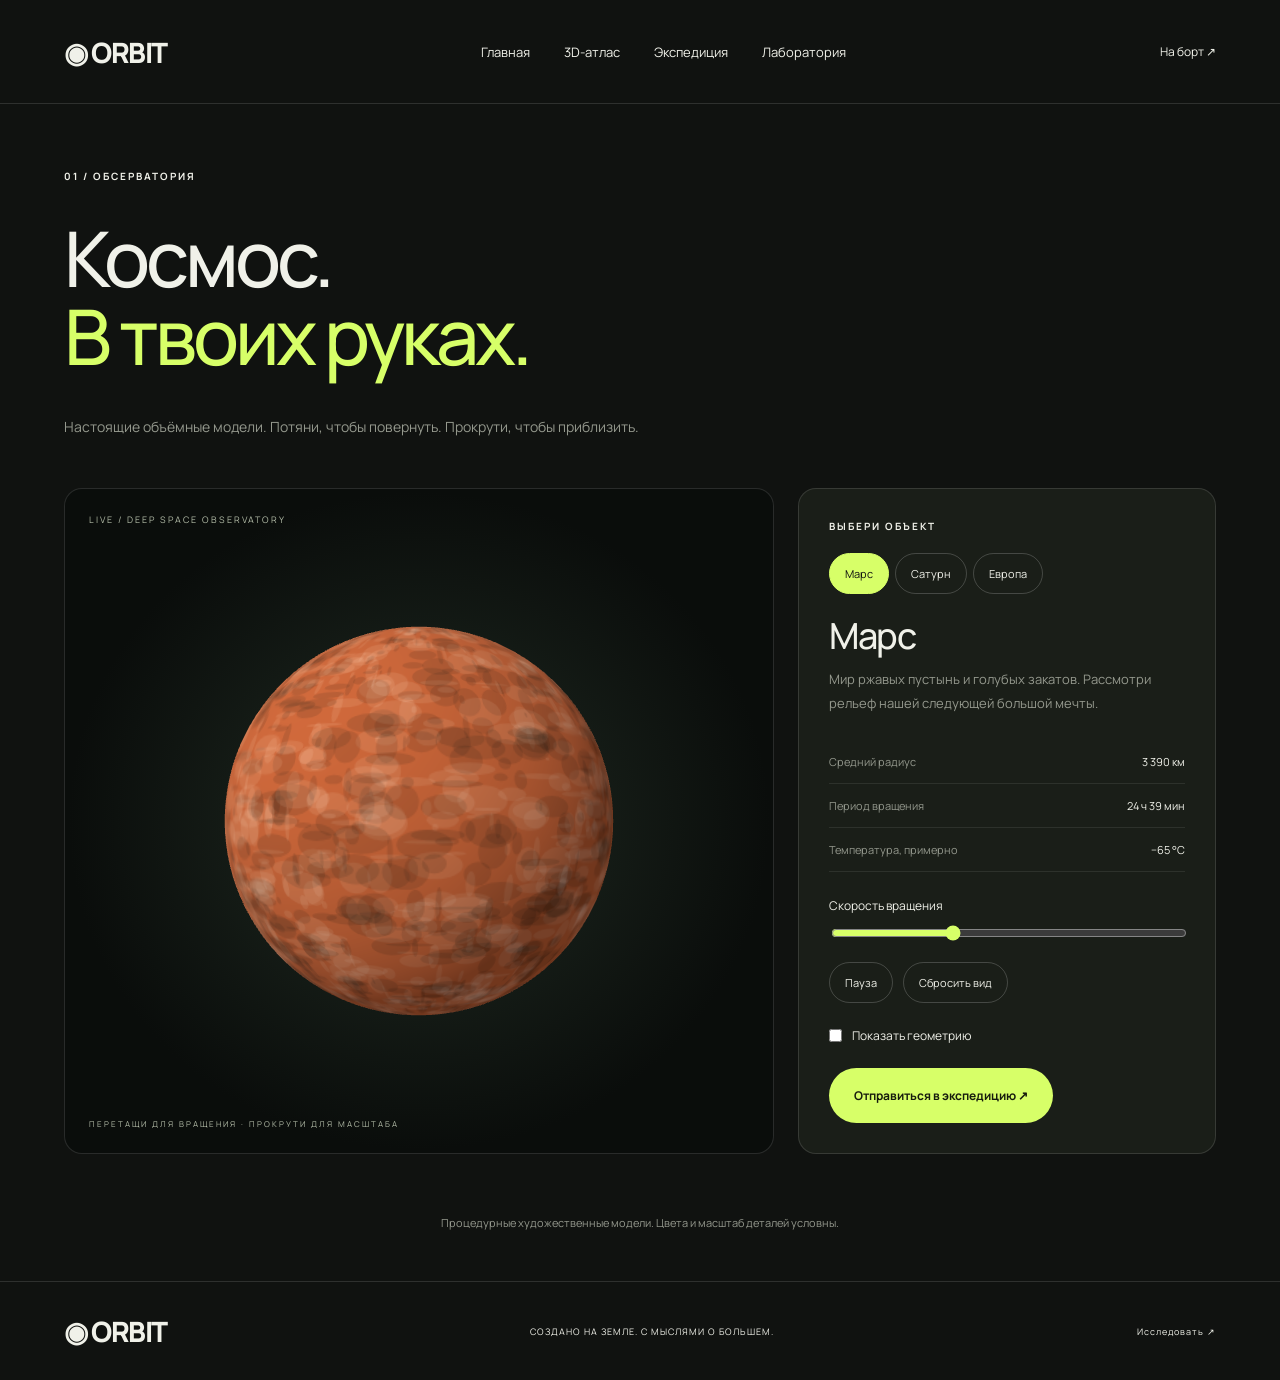
==== atlas.html @ 71ba9e02 "Expand ORBIT with interactive 3D atlas, missions and orbital lab" ====
<!doctype html><html lang="ru"><head><meta charset="utf-8"><meta name="viewport" content="width=device-width,initial-scale=1"><meta name="theme-color" content="#101210"><title>3D-атлас — ORBIT</title><link rel="stylesheet" href="style.css"><link rel="stylesheet" href="explore.css"></head><body><header><a class="logo" href="index.html">◉ ORBIT</a><nav aria-label="Навигация"><a href="index.html">Главная</a><a href="atlas.html">3D-атлас</a><a href="mission.html">Экспедиция</a><a href="lab.html">Лаборатория</a></nav><a class="small" href="mission.html">На борт ↗</a></header><main><section class="page-heading"><span class="eyebrow">01 / ОБСЕРВАТОРИЯ</span><h1>Космос.<br><em>В твоих руках.</em></h1><p>Настоящие объёмные модели. Потяни, чтобы повернуть. Прокрути, чтобы приблизить.</p></section><section class="observatory"><div class="viewport" id="viewport"><span class="view-label">LIVE / DEEP SPACE OBSERVATORY</span><div class="view-hint">ПЕРЕТАЩИ ДЛЯ ВРАЩЕНИЯ · ПРОКРУТИ ДЛЯ МАСШТАБА</div></div><aside class="panel"><span class="eyebrow">ВЫБЕРИ ОБЪЕКТ</span><div class="tabs"><button data-planet="mars" aria-pressed="true">Марс</button><button data-planet="saturn" aria-pressed="false">Сатурн</button><button data-planet="europa" aria-pressed="false">Европа</button></div><h2 id="planet-name">Марс</h2><p id="planet-description"></p><dl id="planet-stats"></dl><label for="rotation">Скорость вращения</label><input id="rotation" type="range" min="0" max="3" value="1" step="0.1"><div class="actions"><button id="pause" class="secondary">Пауза</button><button id="reset" class="secondary">Сбросить вид</button></div><label class="check"><input id="wireframe" type="checkbox"> Показать геометрию</label><a class="button" href="mission.html">Отправиться в экспедицию ↗</a></aside></section><p class="disclaimer">Процедурные художественные модели. Цвета и масштаб деталей условны.</p></main><footer><a class="logo" href="index.html">◉ ORBIT</a><span>СОЗДАНО НА ЗЕМЛЕ. С МЫСЛЯМИ О БОЛЬШЕМ.</span><a href="atlas.html">Исследовать ↗</a></footer><script type="module" src="atlas.js"></script></body></html>
---- style.css ----
@import url('https://fonts.googleapis.com/css2?family=Manrope:wght@400;500;600;700;800&display=swap');
:root{--bg:#101210;--ink:#f0f1e9;--muted:#94988d;--lime:#d7ff68}*{box-sizing:border-box}html{scroll-behavior:smooth;scroll-padding-top:30px}body{margin:0;background:var(--bg);color:var(--ink);font-family:Manrope,Arial,sans-serif}button,a,input{-webkit-tap-highlight-color:transparent}a{color:inherit;text-decoration:none}button,input{font:inherit}button{cursor:pointer}header{height:104px;max-width:1440px;margin:auto;padding:0 5%;display:flex;align-items:center;justify-content:space-between;border-bottom:1px solid #ffffff20}.logo{font-size:28px;font-weight:800;letter-spacing:-1.5px;display:flex;align-items:center;gap:12px}.logo span{max-width:80px;font-size:8px;letter-spacing:1.5px;line-height:1.7;font-weight:500}nav{display:flex;gap:34px;font-size:13px}nav a:hover,footer a:hover{color:var(--lime)}button.small{background:none;border:1px solid #ffffff45;color:var(--ink);padding:12px 20px;border-radius:30px;font-size:12px}.small span{margin-left:30px}.hero{max-width:1440px;margin:auto;padding:62px 5% 0;position:relative;overflow:hidden}.eyebrow{font-size:10px;letter-spacing:2px;font-weight:700;display:block}.eyebrow i{display:inline-block;width:6px;height:6px;border-radius:50%;background:var(--lime);margin-right:10px;box-shadow:0 0 16px var(--lime)}h1{font-size:clamp(64px,7.5vw,112px);font-weight:500;line-height:1.02;letter-spacing:-7px;position:relative;z-index:2;margin:36px 0 38px}em{font-style:normal;color:var(--lime)}.planet-scene{position:absolute;right:0;top:20px;width:58%;height:570px;pointer-events:none;background-image:radial-gradient(circle at 20% 25%,#fff9 1px,transparent 1.5px),radial-gradient(circle at 70% 65%,#fff5 1px,transparent 1.5px);background-size:137px 157px,191px 123px}.planet{position:absolute;width:350px;height:350px;border-radius:50%;top:100px;left:25%;background:radial-gradient(circle at 28% 25%,#eff8bf 0,#b3ba80 18%,#747c4a 37%,#333c24 58%,#0a100a 76%);box-shadow:inset -35px -25px 50px #000,0 0 80px #d5ff6814;animation:float 9s ease-in-out infinite}.planet:after{content:'';position:absolute;inset:0;border-radius:50%;opacity:.25;background:repeating-radial-gradient(ellipse at 30% 20%,transparent 0 9px,#0d150c 10px 12px,transparent 14px 22px);filter:blur(2px)}.orbit{position:absolute;left:5%;top:130px;width:95%;height:260px;border:1px solid #becb9160;border-radius:50%;transform:rotate(-31deg)}.orbit-two{transform:rotate(37deg);opacity:.35;height:340px;top:90px}.satellite{position:absolute;top:155px;right:11%;width:13px;height:13px;background:var(--lime);border-radius:50%;box-shadow:0 0 30px #d7ff6870;animation:float 6s infinite}.coordinate{position:absolute;right:10%;top:43px;font:9px/1.8 monospace;color:var(--muted)}.planet-label{position:absolute;bottom:46px;right:16%;font:9px monospace;letter-spacing:2px;color:#b5bc9c}.hero-bottom{position:relative;z-index:2;display:flex;gap:36px;align-items:center}.hero-bottom p{font-size:13px;color:var(--muted);line-height:1.8}.button{display:inline-flex;justify-content:space-between;gap:25px;align-items:center;background:var(--lime);color:#161b0d;border:0;padding:19px 25px;border-radius:40px;font-size:12px;font-weight:700;transition:transform .2s,background .2s}.button:hover{background:#e5ff9a;transform:translateY(-3px)}.hero-foot{display:flex;justify-content:space-between;border-top:1px solid #ffffff20;margin-top:54px;padding:23px 0;font-size:8px;letter-spacing:1.8px;color:var(--muted)}.ticker{overflow:hidden;background:var(--lime);color:#17200d;padding:17px 0;transform:rotate(-2deg);margin:24px 0 10px}.ticker div{width:max-content;font-size:24px;font-weight:700;letter-spacing:3px;animation:marquee 35s linear infinite}.destinations,.mission{max-width:1440px;margin:auto;padding:95px 5%}.section-top{display:flex;align-items:flex-end;justify-content:space-between;margin-bottom:35px}h2{font-size:clamp(36px,4.6vw,64px);letter-spacing:-2.8px;line-height:1.1;font-weight:500;margin:22px 0 0}.section-top p{font-size:12px;color:var(--muted);line-height:1.8}.cards{display:grid;grid-template-columns:repeat(3,1fr);gap:18px}.card{height:390px;border:1px solid #ffffff18;border-radius:12px;position:relative;overflow:hidden;color:var(--ink);text-align:left;padding:24px;background:#1b1c19;transition:transform .35s,border-color .35s}.card:hover{transform:translateY(-8px);border-color:var(--lime)}.card-top{display:flex;justify-content:space-between;font-size:10px;letter-spacing:1.7px;position:relative;z-index:1}.card-top span:last-child{font-size:23px}.world{position:absolute;width:210px;height:210px;border-radius:50%;top:64px;left:calc(50% - 105px);box-shadow:inset -35px -20px 40px #000a;transition:transform .7s}.card:hover .world{transform:rotate(12deg) scale(1.08)}.mars{background:radial-gradient(ellipse at 50% 40%,#69301c55,transparent 70%),#1c1916}.mars .world{background:repeating-linear-gradient(155deg,#b96d43 0,#803d27 13px,#cb8353 24px,#9b5134 35px)}.saturn{background:radial-gradient(ellipse at 50% 40%,#87816333,transparent 70%),#1a1c18}.saturn .world{width:160px;height:160px;left:calc(50% - 80px);top:89px;background:repeating-linear-gradient(15deg,#a59b6d 0,#d1c69b 13px,#8b825e 19px)}.saturn .world:after{content:'';position:absolute;inset:40px -65px;border:20px solid #c5bc9177;border-radius:50%;transform:rotate(-28deg);box-shadow:0 0 0 4px #adab8133}.europa{background:radial-gradient(ellipse at 50% 40%,#59818b44,transparent 70%),#161d1f}.europa .world{background:repeating-linear-gradient(135deg,#849fa6 0,#a5c1c4 22px,#587b82 23px,#bdd4d6 26px,#92afb2 40px)}.card-copy{position:absolute;bottom:24px}.card-copy>span{font-size:8px;letter-spacing:2px;color:#bec2b5}h3{font-size:25px;letter-spacing:-1px;margin:10px 0}.card-copy p,.note{font-size:10px;color:var(--muted)}.note{margin-top:20px}.mission{border-top:1px solid #ffffff20;padding-top:65px}.mission h2{max-width:1000px}.mission-bottom{display:flex;align-items:center;justify-content:space-between;gap:40px;margin-top:45px}.asterisk{font-size:100px;color:var(--lime);animation:spin 30s linear infinite}.mission-bottom p{max-width:410px;font-size:13px;line-height:1.9;color:var(--muted)}footer{border-top:1px solid #ffffff20;padding:30px 5%;display:flex;align-items:center;justify-content:space-between}footer span,footer>a:last-child{font-size:9px;letter-spacing:1px}dialog{background:#1d211a;color:var(--ink);border:1px solid #53613c;border-radius:20px;max-width:550px;width:calc(100% - 32px);padding:42px}dialog::backdrop{background:#000b;backdrop-filter:blur(10px)}dialog h2{font-size:38px}dialog p{color:#b3baa9;font-size:14px;line-height:1.8}.close{position:absolute;right:15px;top:10px;border:0;background:none;color:var(--ink);font-size:30px}.fact{padding:20px 0;margin-bottom:20px;color:var(--lime)}label{font-size:12px;display:block;margin:20px 0 8px}input{width:100%;padding:15px;border:1px solid #65714d;border-radius:8px;background:#101210;color:white;margin-bottom:20px}#ticket{margin-top:25px;padding:22px;border:1px dashed var(--lime);line-height:1.8;color:var(--lime)}:focus-visible{outline:2px solid var(--lime);outline-offset:5px}@keyframes float{50%{transform:translateY(-18px)}}@keyframes spin{to{transform:rotate(360deg)}}@keyframes marquee{to{transform:translateX(-50%)}}@media(max-width:800px){header{height:80px}nav{display:none}h1{font-size:73px;letter-spacing:-4px}.hero{padding-top:35px}.planet-scene{opacity:.6;right:-170px;top:70px;width:650px;z-index:0}.hero-bottom{align-items:flex-start;flex-direction:column;gap:14px}.hero-foot{margin-top:35px}.hero-foot span{max-width:150px;line-height:1.6}.cards{grid-template-columns:1fr}.card{height:380px}.section-top{align-items:flex-start;gap:20px}.section-top p{max-width:160px}.destinations,.mission{padding:65px 6%}.mission-bottom{flex-wrap:wrap;gap:20px}.asterisk{font-size:65px}.mission-bottom p{flex:1;min-width:200px}footer span{display:none}.planet-label{display:none}}@media(prefers-reduced-motion:reduce){*,*:before,*:after{animation:none!important;transition:none!important}html{scroll-behavior:auto}}
---- explore.css ----
header nav a[aria-current=page]{color:var(--lime)}.page-heading,.portal{max-width:1440px;margin:auto;padding:65px 5% 35px}.page-heading h1{font-size:clamp(48px,6vw,84px);letter-spacing:-4px}.page-heading p,.portal p{color:var(--muted);line-height:1.8;font-size:14px}.portal{padding-bottom:60px}.portal .button{margin-top:15px}.observatory,.mission-layout,.lab-layout{display:grid;grid-template-columns:1.7fr 1fr;gap:24px;max-width:1440px;margin:0 auto;padding:0 5% 50px}.viewport{position:relative;min-height:600px;border:1px solid #ffffff20;border-radius:18px;overflow:hidden;background:radial-gradient(ellipse at center,#202b22,#0a0d0b 70%)}.viewport canvas{display:block;width:100%;height:100%;touch-action:none;cursor:grab}.viewport canvas:active{cursor:grabbing}.view-label,.view-hint{position:absolute;left:24px;font-size:9px;letter-spacing:2px;pointer-events:none;color:#b3bca8}.view-label{top:24px}.view-hint{bottom:24px;font-size:8px}.panel{padding:30px;background:#1a1e18;border:1px solid #ffffff20;border-radius:18px}.panel h2{font-size:36px;letter-spacing:-1.5px}.panel p{color:var(--muted);font-size:13px;line-height:1.8}.tabs{display:flex;gap:6px;margin-top:20px;flex-wrap:wrap}.tabs button,.secondary{border:1px solid #ffffff30;background:transparent;color:var(--ink);padding:12px 15px;border-radius:25px;font-size:11px}.tabs button[aria-pressed=true]{background:var(--lime);color:#101210;border-color:var(--lime)}dl{margin:25px 0}dl div{display:flex;justify-content:space-between;padding:14px 0;border-bottom:1px solid #ffffff15;font-size:11px}dt{color:var(--muted)}dd{margin:0}.actions{display:flex;gap:10px}.check{display:flex;gap:10px;align-items:center;margin:24px 0}.check input{width:auto;margin:0}input[type=range]{accent-color:var(--lime);padding:0}select{width:100%;background:#101210;color:var(--ink);border:1px solid #65714d;padding:16px;border-radius:8px;margin-bottom:20px;font:inherit;font-size:13px}.disclaimer{text-align:center;color:var(--muted);font-size:11px;padding:0 20px 40px}.mission-layout{grid-template-columns:1fr 1.3fr}.boarding-pass{border-radius:18px;background:var(--lime);color:#17220d;padding:40px;position:relative;overflow:hidden}.pass-symbol{position:absolute;right:-15px;top:50px;font-size:240px;opacity:.13}.boarding-pass h2,.boarding-pass p,.boarding-pass dl{position:relative}.boarding-pass .secondary{color:#17220d;border-color:#17220d}.boarding-pass dt{color:#425527}.boarding-pass dl div{border-color:#17220d33}.boarding-pass p{line-height:1.7}.lab-layout{grid-template-columns:1.5fr 1fr}#orbits{width:100%;aspect-ratio:1.35;display:block}#weights div{display:flex;justify-content:space-between;align-items:center;border-bottom:1px solid #ffffff20;padding:24px 0;font-size:13px}#weights strong{font-size:24px;color:var(--lime)}.fallback{padding:80px 30px;line-height:1.8}.small{font-size:12px}@media(max-width:900px){.observatory,.mission-layout,.lab-layout{grid-template-columns:1fr}.viewport{min-height:420px}.page-heading h1{letter-spacing:-2px}.page-heading{padding-top:40px}header{height:auto;min-height:90px;flex-wrap:wrap;gap:18px;padding-top:20px;padding-bottom:20px}header nav{display:flex;order:3;width:100%;overflow:auto;gap:22px;font-size:11px;padding-bottom:4px}.panel{padding:25px}.lab-layout .section-top{flex-wrap:wrap}}
body{overflow-x:clip}.panel,.viewport,.boarding-pass{min-width:0}.page-heading h1,.portal h2{overflow-wrap:anywhere}@media(max-width:500px){.hero h1{font-size:62px}.hero-bottom .button{max-width:100%;font-size:11px}.section-top{flex-wrap:wrap}.boarding-pass{padding:28px}}

html{overflow-x:hidden}
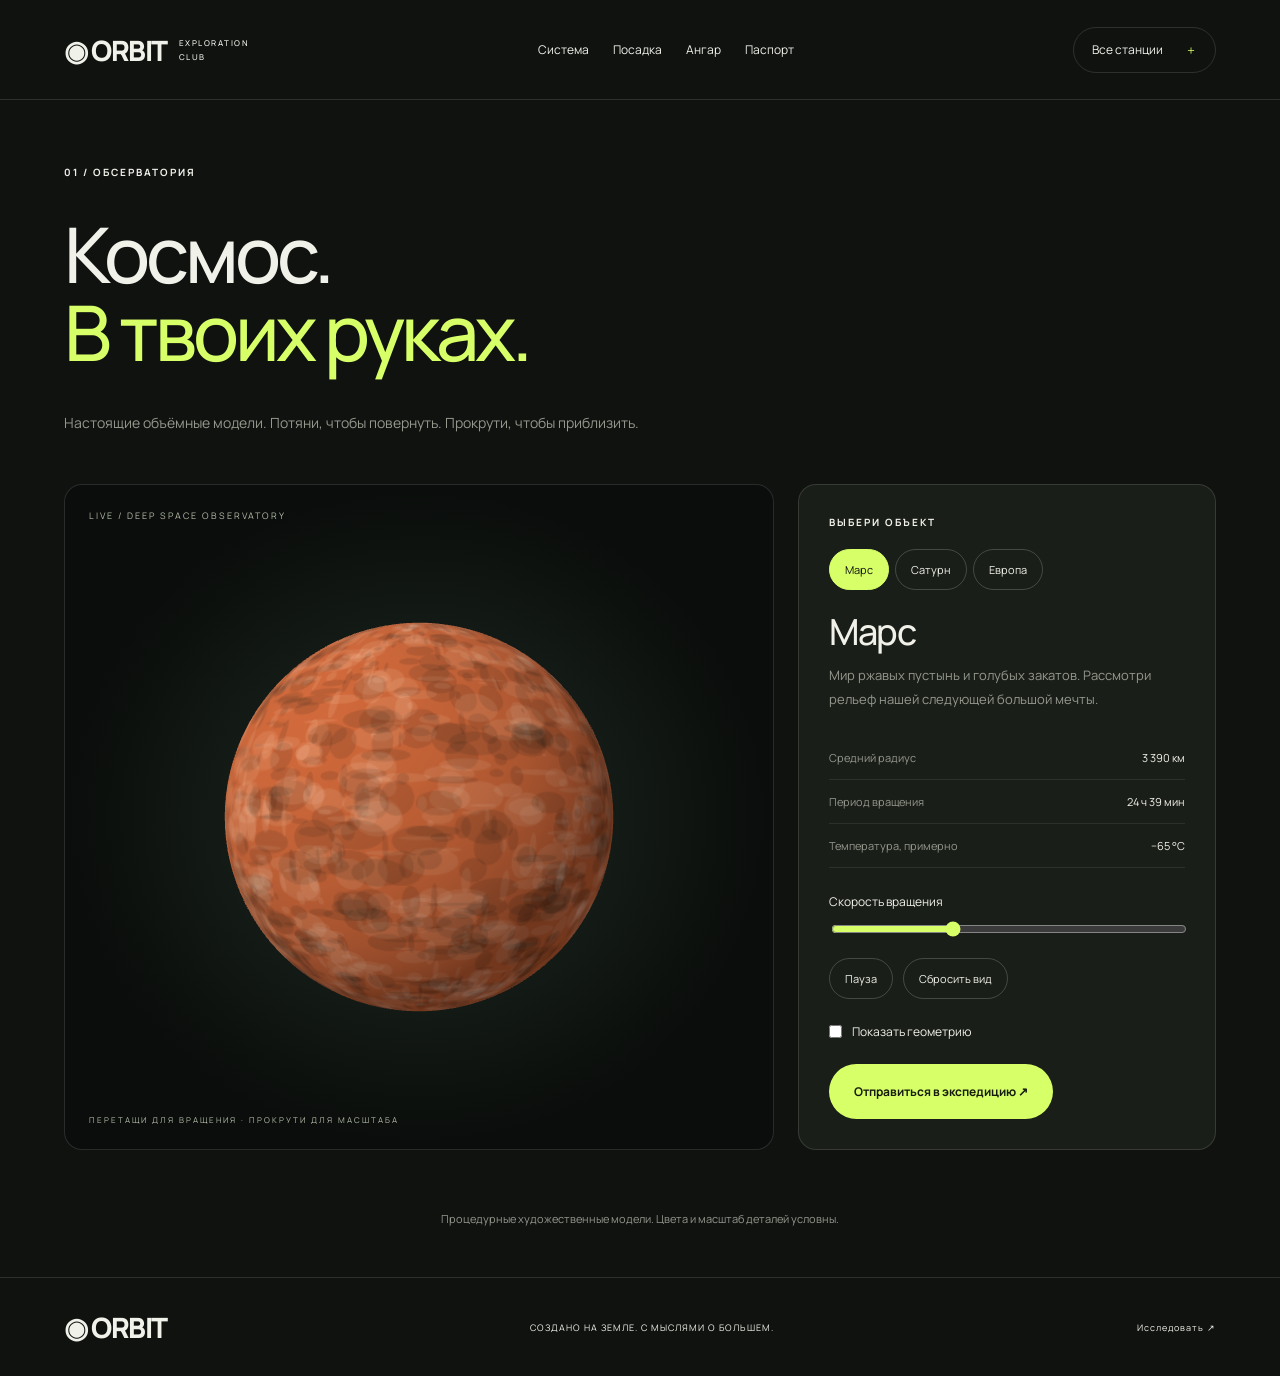
==== commit bd44ec29: "Add ORBIT game universe with landing, ship builder, passport and signal quest" ====
--- a/atlas.html
+++ b/atlas.html
@@ -1 +1 @@
-<!doctype html><html lang="ru"><head><meta charset="utf-8"><meta name="viewport" content="width=device-width,initial-scale=1"><meta name="theme-color" content="#101210"><title>3D-атлас — ORBIT</title><link rel="stylesheet" href="style.css"><link rel="stylesheet" href="explore.css"></head><body><header><a class="logo" href="index.html">◉ ORBIT</a><nav aria-label="Навигация"><a href="index.html">Главная</a><a href="atlas.html">3D-атлас</a><a href="mission.html">Экспедиция</a><a href="lab.html">Лаборатория</a></nav><a class="small" href="mission.html">На борт ↗</a></header><main><section class="page-heading"><span class="eyebrow">01 / ОБСЕРВАТОРИЯ</span><h1>Космос.<br><em>В твоих руках.</em></h1><p>Настоящие объёмные модели. Потяни, чтобы повернуть. Прокрути, чтобы приблизить.</p></section><section class="observatory"><div class="viewport" id="viewport"><span class="view-label">LIVE / DEEP SPACE OBSERVATORY</span><div class="view-hint">ПЕРЕТАЩИ ДЛЯ ВРАЩЕНИЯ · ПРОКРУТИ ДЛЯ МАСШТАБА</div></div><aside class="panel"><span class="eyebrow">ВЫБЕРИ ОБЪЕКТ</span><div class="tabs"><button data-planet="mars" aria-pressed="true">Марс</button><button data-planet="saturn" aria-pressed="false">Сатурн</button><button data-planet="europa" aria-pressed="false">Европа</button></div><h2 id="planet-name">Марс</h2><p id="planet-description"></p><dl id="planet-stats"></dl><label for="rotation">Скорость вращения</label><input id="rotation" type="range" min="0" max="3" value="1" step="0.1"><div class="actions"><button id="pause" class="secondary">Пауза</button><button id="reset" class="secondary">Сбросить вид</button></div><label class="check"><input id="wireframe" type="checkbox"> Показать геометрию</label><a class="button" href="mission.html">Отправиться в экспедицию ↗</a></aside></section><p class="disclaimer">Процедурные художественные модели. Цвета и масштаб деталей условны.</p></main><footer><a class="logo" href="index.html">◉ ORBIT</a><span>СОЗДАНО НА ЗЕМЛЕ. С МЫСЛЯМИ О БОЛЬШЕМ.</span><a href="atlas.html">Исследовать ↗</a></footer><script type="module" src="atlas.js"></script></body></html>+<!doctype html><html lang="ru"><head><meta charset="utf-8"><meta name="viewport" content="width=device-width,initial-scale=1"><meta name="theme-color" content="#101210"><title>3D-атлас — ORBIT</title><link rel="stylesheet" href="style.css"><link rel="stylesheet" href="explore.css"><link rel="stylesheet" href="universe.css"></head><body><header class="site-header"><a class="logo" href="index.html">◉ ORBIT<span>EXPLORATION CLUB</span></a><nav aria-label="Основная навигация"><a href="solar.html">Система</a><a href="lander.html">Посадка</a><a href="hangar.html">Ангар</a><a href="passport.html">Паспорт</a></nav><details class="site-menu"><summary>Все станции <span>＋</span></summary><div><a href="index.html">Главная</a><a href="atlas.html">3D-атлас</a><a href="solar.html">Солнечная система</a><a href="lander.html">Посадка на Марс</a><a href="hangar.html">Конструктор корабля</a><a href="blackhole.html">Чёрная дыра</a><a href="mission.html">Экспедиция</a><a href="lab.html">Лаборатория</a><a href="signal.html">Потерянный сигнал</a><a href="passport.html">Космический паспорт</a></div></details></header><main><section class="page-heading"><span class="eyebrow">01 / ОБСЕРВАТОРИЯ</span><h1>Космос.<br><em>В твоих руках.</em></h1><p>Настоящие объёмные модели. Потяни, чтобы повернуть. Прокрути, чтобы приблизить.</p></section><section class="observatory"><div class="viewport" id="viewport"><span class="view-label">LIVE / DEEP SPACE OBSERVATORY</span><div class="view-hint">ПЕРЕТАЩИ ДЛЯ ВРАЩЕНИЯ · ПРОКРУТИ ДЛЯ МАСШТАБА</div></div><aside class="panel"><span class="eyebrow">ВЫБЕРИ ОБЪЕКТ</span><div class="tabs"><button data-planet="mars" aria-pressed="true">Марс</button><button data-planet="saturn" aria-pressed="false">Сатурн</button><button data-planet="europa" aria-pressed="false">Европа</button></div><h2 id="planet-name">Марс</h2><p id="planet-description"></p><dl id="planet-stats"></dl><label for="rotation">Скорость вращения</label><input id="rotation" type="range" min="0" max="3" value="1" step="0.1"><div class="actions"><button id="pause" class="secondary">Пауза</button><button id="reset" class="secondary">Сбросить вид</button></div><label class="check"><input id="wireframe" type="checkbox"> Показать геометрию</label><a class="button" href="mission.html">Отправиться в экспедицию ↗</a></aside></section><p class="disclaimer">Процедурные художественные модели. Цвета и масштаб деталей условны.</p></main><footer><a class="logo" href="index.html">◉ ORBIT</a><span>СОЗДАНО НА ЗЕМЛЕ. С МЫСЛЯМИ О БОЛЬШЕМ.</span><a href="atlas.html">Исследовать ↗</a></footer><script type="module" src="atlas.js"></script><script type="module" src="js/site.js"></script></body></html>
--- a/universe.css
+++ b/universe.css
@@ -0,0 +1,3 @@
+:root{--line:#ffffff20;--panel:#191e19;--orange:#ffb477}button:disabled{opacity:.4;cursor:not-allowed}button,a,input,select{touch-action:manipulation}[hidden]{display:none!important}.site-header{position:relative;z-index:10;gap:24px}.site-header nav{gap:24px}.site-menu{position:relative;font-size:12px}.site-menu summary{cursor:pointer;list-style:none;border:1px solid var(--line);padding:13px 18px;border-radius:24px;white-space:nowrap}.site-menu summary span{margin-left:20px;color:var(--lime)}.site-menu>div{position:absolute;right:0;top:55px;background:#1d251d;border:1px solid #53613c;border-radius:16px;padding:12px;width:245px;box-shadow:0 20px 60px #0008;display:grid}.site-menu a{padding:12px;border-radius:8px}.site-menu a:hover{background:#d7ff6815;color:var(--lime)}.skip-link{position:fixed;top:10px;left:10px;z-index:100;transform:translateY(-150%);padding:12px;background:var(--lime);color:#101210}.skip-link:focus{transform:none}.experience-layout{display:grid;grid-template-columns:minmax(0,1.85fr) minmax(290px,1fr);gap:24px;max-width:1440px;padding:0 5% 55px;margin:auto}.experience-layout>.panel{align-self:start}.space-view{height:650px;position:relative;background:radial-gradient(ellipse at 50% 40%,#152329,#070c0f 75%);border:1px solid var(--line);border-radius:18px;overflow:hidden;isolation:isolate}.space-view>canvas{width:100%;height:100%;display:block;touch-action:none;cursor:grab;position:absolute;inset:0}.space-view>canvas:active{cursor:grabbing}.space-view .view-label{z-index:2;max-width:85%;line-height:1.8}.immersion-bar{position:absolute;z-index:3;left:16px;right:16px;bottom:16px;display:flex;gap:8px;align-items:center;flex-wrap:wrap}.immersion-bar .secondary{background:#101910d9;backdrop-filter:blur(12px)}.volume-label{display:flex;gap:8px;align-items:center;font-size:9px;margin:0;color:#b5bcac;background:#101910d9;border-radius:20px;padding:8px 12px}.volume-label input{width:60px;margin:0}.immersive{position:fixed!important;inset:0!important;width:100vw!important;height:100dvh!important;z-index:1000!important;border-radius:0!important;border:0!important}.immersive .view-label{opacity:.5}body.immersed{overflow:hidden}.flight-pad{display:grid;grid-template-columns:repeat(3,1fr);gap:7px}.flight-pad button{font:inherit;font-size:10px;padding:10px 4px;background:#101710;color:#c8d4bc;border:1px solid var(--line);border-radius:8px;touch-action:none}.flight-pad button:active{background:#526238}.feature-grid{display:grid;grid-template-columns:repeat(3,1fr);gap:16px;margin-top:35px}.feature-tile{position:relative;display:block;background:linear-gradient(150deg,#263025,#151a16);border:1px solid var(--line);border-radius:16px;padding:30px;transition:transform .3s,border-color .3s;overflow:hidden}.feature-tile:nth-child(2n){background:linear-gradient(150deg,#302820,#171816)}.feature-tile:hover{transform:translateY(-5px);border-color:#d7ff6880}.feature-icon{display:block;font-size:70px;color:var(--lime);margin:26px 0 10px;line-height:1}.feature-tile p{font-size:12px;max-width:240px}.feature-tile h3{font-size:24px}.text-link{color:var(--lime);font-size:12px}.status-text{border-left:2px solid var(--lime);padding-left:15px;min-height:50px}.instructions{padding-left:20px;font-size:12px;color:var(--muted);line-height:2}.lander-stage{height:650px;position:relative;overflow:hidden;border:1px solid #754830;border-radius:18px;background:#160f12}.lander-stage canvas{position:absolute;inset:0;width:100%;height:100%;display:block;touch-action:none}.telemetry{position:absolute;z-index:2;top:24px;left:24px;right:24px;display:flex;justify-content:space-between;gap:10px;pointer-events:none}.telemetry span{font:8px monospace;letter-spacing:1px;color:#c8a58f}.telemetry strong{display:block;font-size:20px;color:#ffe4c6;margin-top:8px}.landing-controls{position:absolute;z-index:3;left:20px;right:20px;bottom:70px;display:flex;justify-content:center;gap:10px}.landing-controls button{padding:17px 22px;border:1px solid #d7ff6870;border-radius:12px;background:#15200ed9;color:var(--lime);font-size:12px;touch-action:none;user-select:none;-webkit-user-select:none}.landing-controls button:active,.landing-controls button.is-held{background:#d7ff68;color:#101210}.spec-line{font:11px/1.9 monospace;border-top:1px solid var(--line);margin:20px 0;padding-top:20px;color:var(--lime)}input[type=color]{height:48px;padding:5px}.passport-layout{display:grid;grid-template-columns:minmax(260px,1fr) minmax(0,2fr);max-width:1440px;padding:0 5% 70px;gap:25px;margin:auto}.identity-card{align-self:start;background:linear-gradient(135deg,#2c3826,#171f19);overflow:hidden}.passport-emblem{font-size:115px;line-height:1.3;color:var(--lime);margin-top:25px}.identity-card h2{overflow-wrap:anywhere}.progress-line{margin:25px 0;font-size:11px;color:var(--muted)}progress{display:block;width:100%;height:8px;accent-color:var(--lime);margin-top:14px}.passport-actions{display:grid;gap:10px;margin-top:30px}.badge-grid{display:grid;grid-template-columns:1fr 1fr;gap:12px;margin-top:22px}.badge{padding:20px;border:1px dashed #ffffff20;border-radius:12px;opacity:.55}.badge.earned{border:1px solid #a1be6380;opacity:1;background:#d7ff6808}.badge-symbol{font-size:30px;color:var(--lime)}.badge h3{font-size:15px;letter-spacing:0}.badge p{font-size:11px;margin-bottom:0}.journal{margin-top:24px}.visited-list{display:flex;flex-wrap:wrap;gap:8px;margin-top:24px}.planet-stamp{padding:10px 14px;border:1px solid #d7ff6850;border-radius:30px;font-size:11px}.history-list{padding:0;list-style:none}.history-list li{padding:18px 0;border-top:1px solid var(--line);font-size:12px;line-height:1.8;overflow-wrap:anywhere}.history-list time{display:block;color:var(--muted);font-size:10px}.signal-layout{display:grid;grid-template-columns:1.5fr 1fr;max-width:1250px;margin:auto;padding:0 5% 70px;gap:24px}.fragment-list{display:grid;gap:10px;margin:28px 0}.fragment{padding:18px;border:1px dashed #ffffff30;border-radius:10px;font:12px/1.8 monospace;color:#8e9a85}.fragment.found{border-color:var(--lime);color:var(--lime);background:#d7ff6808}.clue-list{padding-left:20px;margin-top:30px}.clue-list a{color:var(--lime);font-size:14px}.clue-list li{padding:12px 0}.lab-signal{max-width:850px;margin:0 auto 60px}.secret-shell{max-width:1050px;margin:auto;padding:0 5% 70px}.echo-art{height:420px;position:relative;overflow:hidden;background:radial-gradient(ellipse at center,#285353,#0a151c 65%);border:1px solid #74b1ad50;border-radius:18px;margin-bottom:24px}.echo-planet{position:absolute;left:calc(50% - 130px);top:70px;width:260px;height:260px;border-radius:50%;background:radial-gradient(circle at 30% 25%,#c1ffdf,#458e7e 35%,#10252e 70%);box-shadow:0 0 100px #90ffe62a}.echo-ring{position:absolute;left:calc(50% - 230px);top:125px;width:460px;height:130px;border:15px double #b2ffdd80;border-radius:50%;transform:rotate(-25deg)}.echo-art span{position:absolute;bottom:30px;left:0;right:0;text-align:center;font:11px monospace;letter-spacing:4px}.toast-stack{position:fixed;right:20px;bottom:20px;z-index:2000;max-width:min(350px,calc(100vw - 40px));pointer-events:none}.toast{margin-top:8px;padding:16px 20px;background:#273323;border:1px solid #95ad69;color:#eaffcf;font-size:12px;line-height:1.7;border-radius:12px;box-shadow:0 8px 40px #0008;animation:arrive .3s ease}.storage-warning{padding:12px 5%;background:#4c311a;color:#ffe2b8;font-size:12px}.signal-chip{display:block;margin-top:20px;padding:16px;border:1px dashed var(--lime);border-radius:10px;color:var(--lime);font-size:12px;line-height:1.8}.panel .actions{flex-wrap:wrap}.panel .button{max-width:100%}@keyframes arrive{from{opacity:0;transform:translateY(12px)}to{opacity:1;transform:none}}@media(min-width:901px){.site-header{height:100px}.site-header nav{font-size:12px}}@media(max-width:1050px){.experience-layout{grid-template-columns:minmax(0,1.5fr) minmax(260px,1fr)}.telemetry strong{font-size:16px}.volume-label{display:none}}@media(max-width:800px){.experience-layout,.passport-layout,.signal-layout{grid-template-columns:1fr}.space-view,.lander-stage{height:510px}.feature-grid{grid-template-columns:1fr 1fr}.site-header nav{justify-content:space-between;gap:14px}.site-header .logo span{display:none}.page-heading h1{font-size:clamp(40px,8vw,65px)}.lab-signal{margin:0 5% 50px}.badge-grid{grid-template-columns:1fr 1fr}.space-view.immersive,.lander-stage.immersive{height:100dvh}}@media(max-width:480px){.feature-grid{grid-template-columns:1fr}.feature-tile{padding:25px}.feature-icon{position:absolute;right:20px;top:38px;font-size:50px;opacity:.5}.feature-tile h3{margin-top:35px}.feature-tile p{max-width:210px}.telemetry{left:15px;right:15px}.telemetry strong{font-size:14px}.space-view{height:460px}.landing-controls{left:12px;right:12px;gap:6px}.landing-controls button{padding:16px 14px}.immersion-bar{left:12px;right:12px}.immersion-bar .secondary{padding:10px 12px;font-size:10px}.badge{padding:14px}.site-header nav{overflow:visible;flex-wrap:wrap}.passport-layout{padding-left:5%;padding-right:5%}.signal-layout .panel h2{font-size:30px}.echo-ring{width:340px;left:calc(50% - 170px)}.echo-planet{width:210px;height:210px;left:calc(50% - 105px)}.echo-art{height:360px}}
+
+.skip-link:not(:focus){width:1px;height:1px;padding:0;overflow:hidden;clip-path:inset(50%);white-space:nowrap}.course-readout{display:flex;flex-wrap:wrap;gap:15px;font:11px/1.8 monospace;color:var(--muted);margin:20px 0}.course-readout strong{color:var(--lime)}
